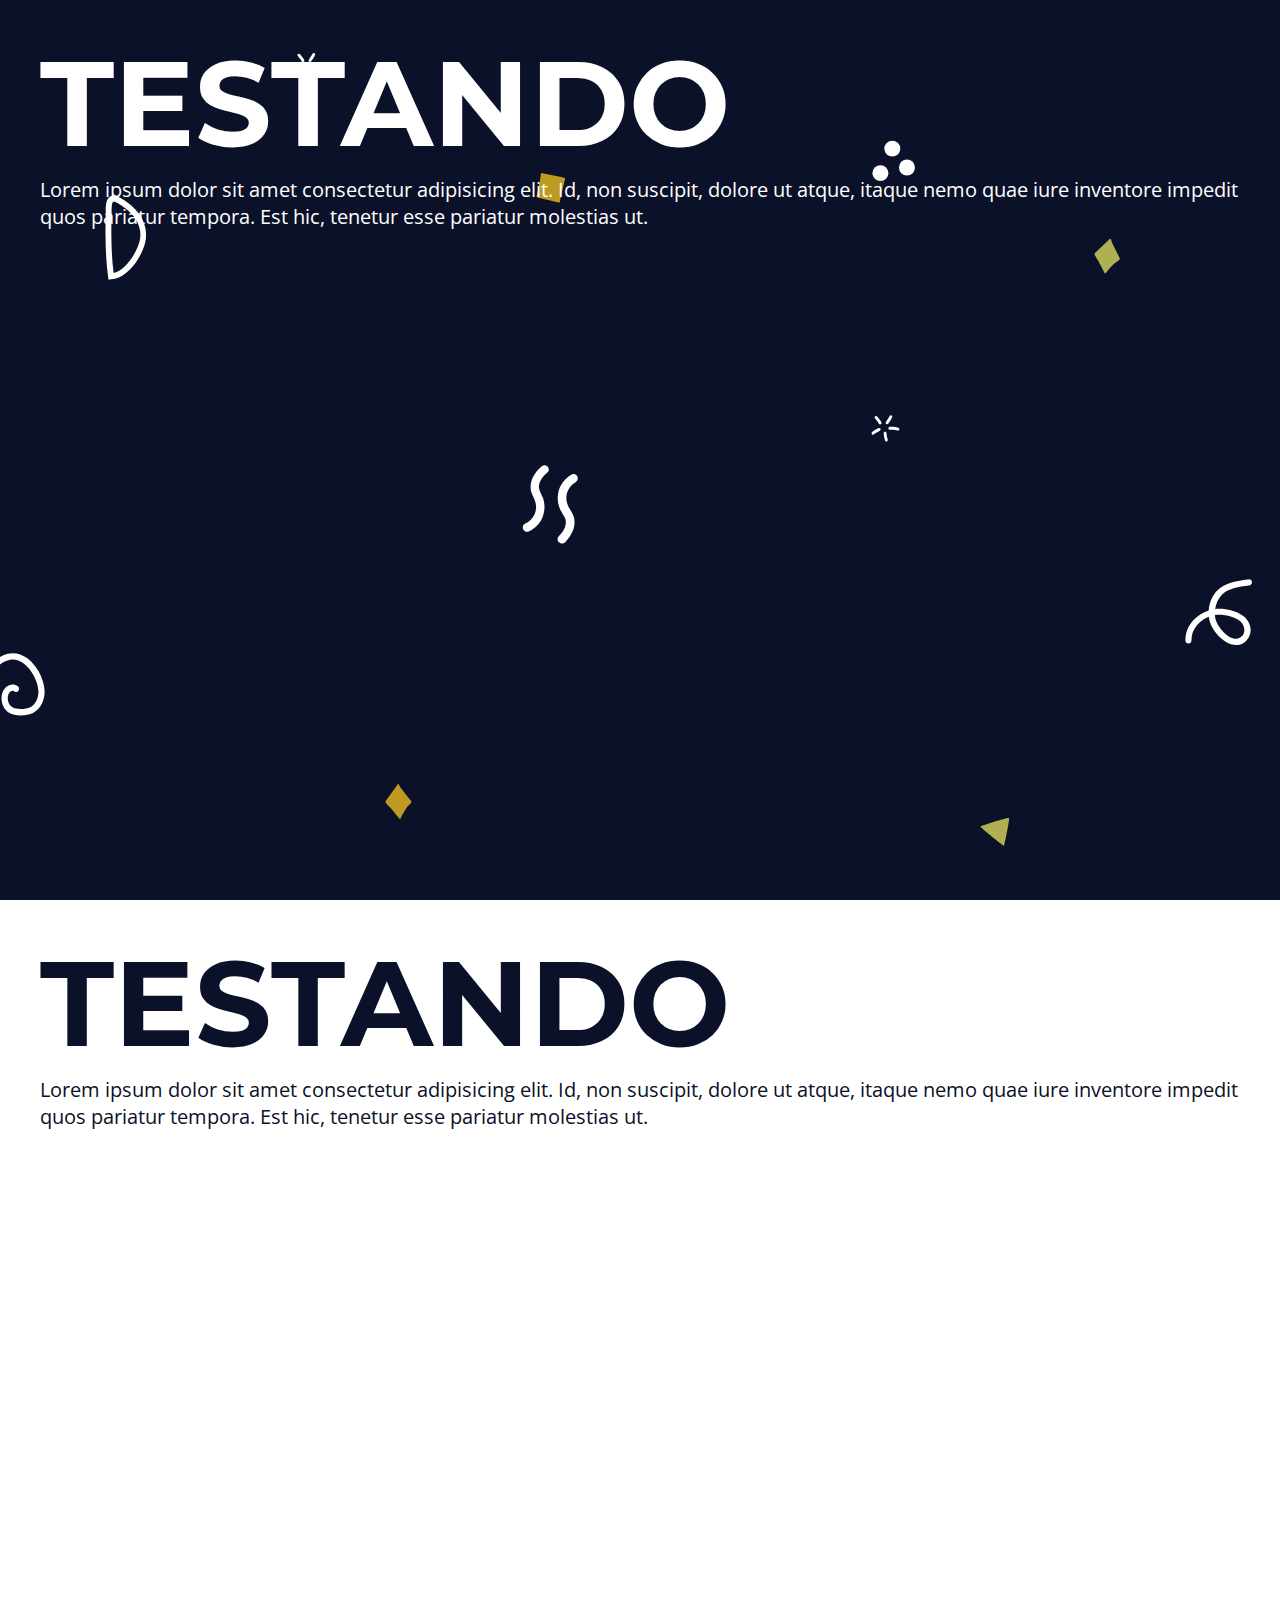
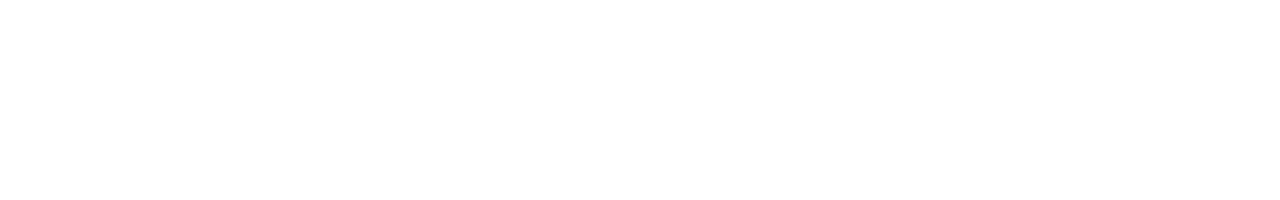
==== landing-page-blog/index.html @ e7dbf47c "Importando arquivos iniciais do projeto" ====
<!DOCTYPE html>
<html lang="pt-BR">

<head>
    <meta charset="UTF-8">
    <meta http-equiv="X-UA-Compatible" content="IE=edge">
    <meta name="viewport" content="width=device-width, initial-scale=1.0">
    <title>Landing Page</title>

    <link rel="stylesheet" href="assets/css/styles.css">
    <link rel="preconnect" href="https://fonts.googleapis.com">
    <link rel="preconnect" href="https://fonts.gstatic.com" crossorigin>
    <link
        href="https://fonts.googleapis.com/css2?family=Montserrat:wght@900&family=Open+Sans:ital,wght@0,400;0,700;1,400&display=swap"
        rel="stylesheet">
</head>

<body>

    <section class="main-bg section">
        <div class="main-content">
            <h1>Testando</h1>
            <p>Lorem ipsum dolor sit amet consectetur adipisicing elit. Id, non suscipit, dolore ut atque, itaque nemo
                quae iure inventore impedit quos pariatur tempora. Est hic, tenetur esse pariatur molestias ut.</p>
        </div>
    </section>

    <section class="white-bg section">
        <div class="main-content">
            <h1>Testando</h1>
            <p>Lorem ipsum dolor sit amet consectetur adipisicing elit. Id, non suscipit, dolore ut atque, itaque nemo
                quae iure inventore impedit quos pariatur tempora. Est hic, tenetur esse pariatur molestias ut.</p>
        </div>
    </section>

</body>

</html>
---- landing-page-blog/assets/css/styles.css ----
:root {
    --primary-color: #0A1128;
    --white-color: #fff;
    --gap: 3rem;
}

* {
    margin: 0;
    padding: 0;
}

html {
    font-size: 62.5%;
}

body {
    font-family: 'Open Sans', sans-serif;
    font-size: 2em;
    color: var(--primary-color);
}

h1, h2, h3, h4, h5, h6 {
    font-family: 'Montserrat', sans-serif;
}

h1 {
    font-size: 6em;
    text-transform: uppercase;
}

h2 {
    font-size: 5.5em;
}

h3 {
    font-size: 5em;
}

h4 {
    font-size: 4.5em;
}

h5 {
    font-size: 4em;
}

h6 {
    font-size: 3.5em;
}

.main-bg {
    background-image: url('../img/main-bg.svg');
    background-size: cover;
    background-position: center center;
    color: var(--white-color);
}

.white-bg {
    background: var(--white-color);
}

.main-content {
    max-width: 1200px;
    margin: 0 auto;
    padding: var(--gap);
}

.section {
    min-height: 100vh;
}
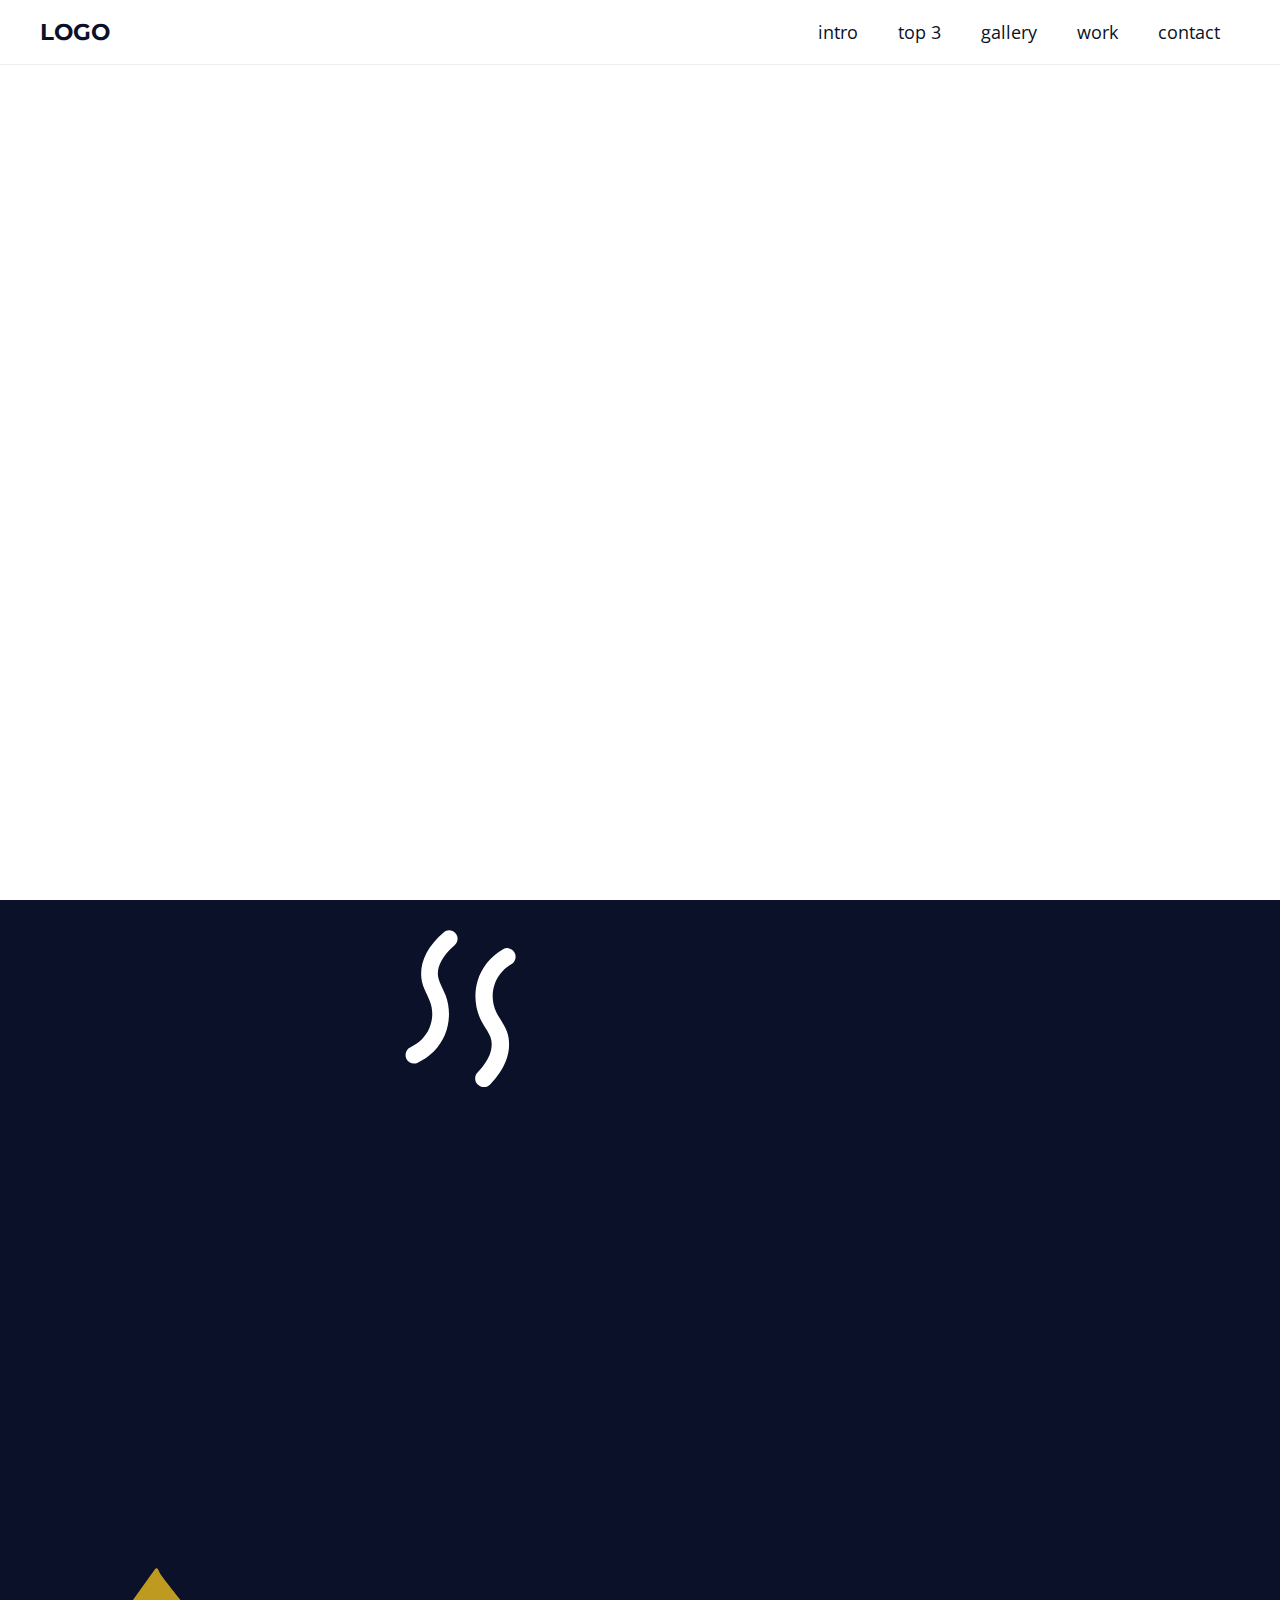
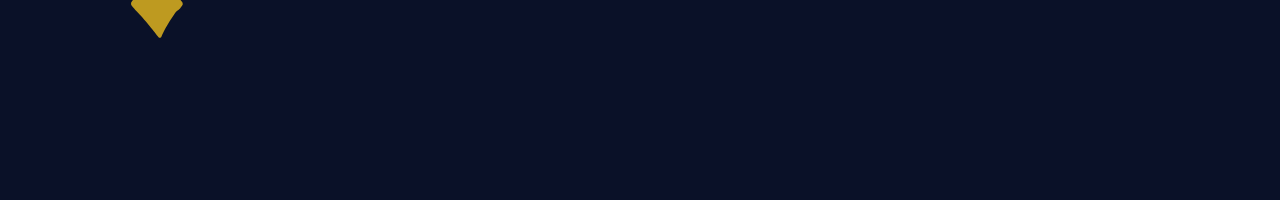
==== commit 4be479bd: "update menu" ====
--- a/landing-page-blog/index.html
+++ b/landing-page-blog/index.html
@@ -15,24 +15,25 @@
         rel="stylesheet">
 </head>
 
-<body>
+<body class="main-bg">
 
-    <section class="main-bg section">
-        <div class="main-content">
-            <h1>Testando</h1>
-            <p>Lorem ipsum dolor sit amet consectetur adipisicing elit. Id, non suscipit, dolore ut atque, itaque nemo
-                quae iure inventore impedit quos pariatur tempora. Est hic, tenetur esse pariatur molestias ut.</p>
-        </div>
-    </section>
+    <aside class="menu">
+        <section class="main-content menu-content">
+            <h1><a href="#">LOGO</a></h1>
+            <nav>
+                <ul>
+                    <li><a href="#">intro</a></li>
+                    <li><a href="#">top 3</a></li>
+                    <li><a href="#">gallery</a></li>
+                    <li><a href="#">work</a></li>
+                    <li><a href="#">contact</a></li>
+                </ul>
+            </nav>
+        </section>
+    </aside>
 
-    <section class="white-bg section">
-        <div class="main-content">
-            <h1>Testando</h1>
-            <p>Lorem ipsum dolor sit amet consectetur adipisicing elit. Id, non suscipit, dolore ut atque, itaque nemo
-                quae iure inventore impedit quos pariatur tempora. Est hic, tenetur esse pariatur molestias ut.</p>
-        </div>
-    </section>
-
+    <section class="section white-bg"></section>
+    <section class="section"></section>
 </body>
 
 </html>--- a/landing-page-blog/assets/css/styles.css
+++ b/landing-page-blog/assets/css/styles.css
@@ -1,6 +1,7 @@
 :root {
     --primary-color: #0A1128;
     --white-color: #fff;
+    --light-gray-color: #eeeeee;
     --gap: 3rem;
 }
 
@@ -48,6 +49,10 @@
     font-size: 3.5em;
 }
 
+a {
+    text-decoration: none;
+}
+
 .main-bg {
     background-image: url('../img/main-bg.svg');
     background-size: cover;
@@ -67,4 +72,60 @@
 
 .section {
     min-height: 100vh;
+}
+
+.menu {
+    background: var(--white-color);
+    position: fixed;
+    top: 0;
+    left: 0;
+    right: 0;
+    width: 100%;
+    border-bottom: 1px solid var(--light-gray-color);
+}
+
+.menu-content {
+    display: flex;
+    justify-content: space-between;
+    align-items: center;
+    padding-top: 0;
+    padding-bottom: 0;
+}
+
+.menu h1 {
+    font-size: 2.3rem;
+    color: var(--primary-color);
+}
+
+.menu h1 a {
+    color: inherit;
+}
+
+.menu ul {
+    list-style: none;
+    display: flex;
+}
+
+.menu ul li a {
+    display: block;
+    padding: 2rem;
+    font-size: 1.8rem;
+    color: var(--primary-color);
+    position: relative;
+}
+
+.menu ul li a::after {
+    content: '';
+    position: absolute;
+    bottom: 1rem;
+    left: 50%;
+    width: 0;
+    height: 0.2rem;
+    background: crimson;
+    transition: all 300ms ease-in-out;
+}
+
+.menu ul li a:hover::after {
+    width: 50%;
+    left: 25%;
 }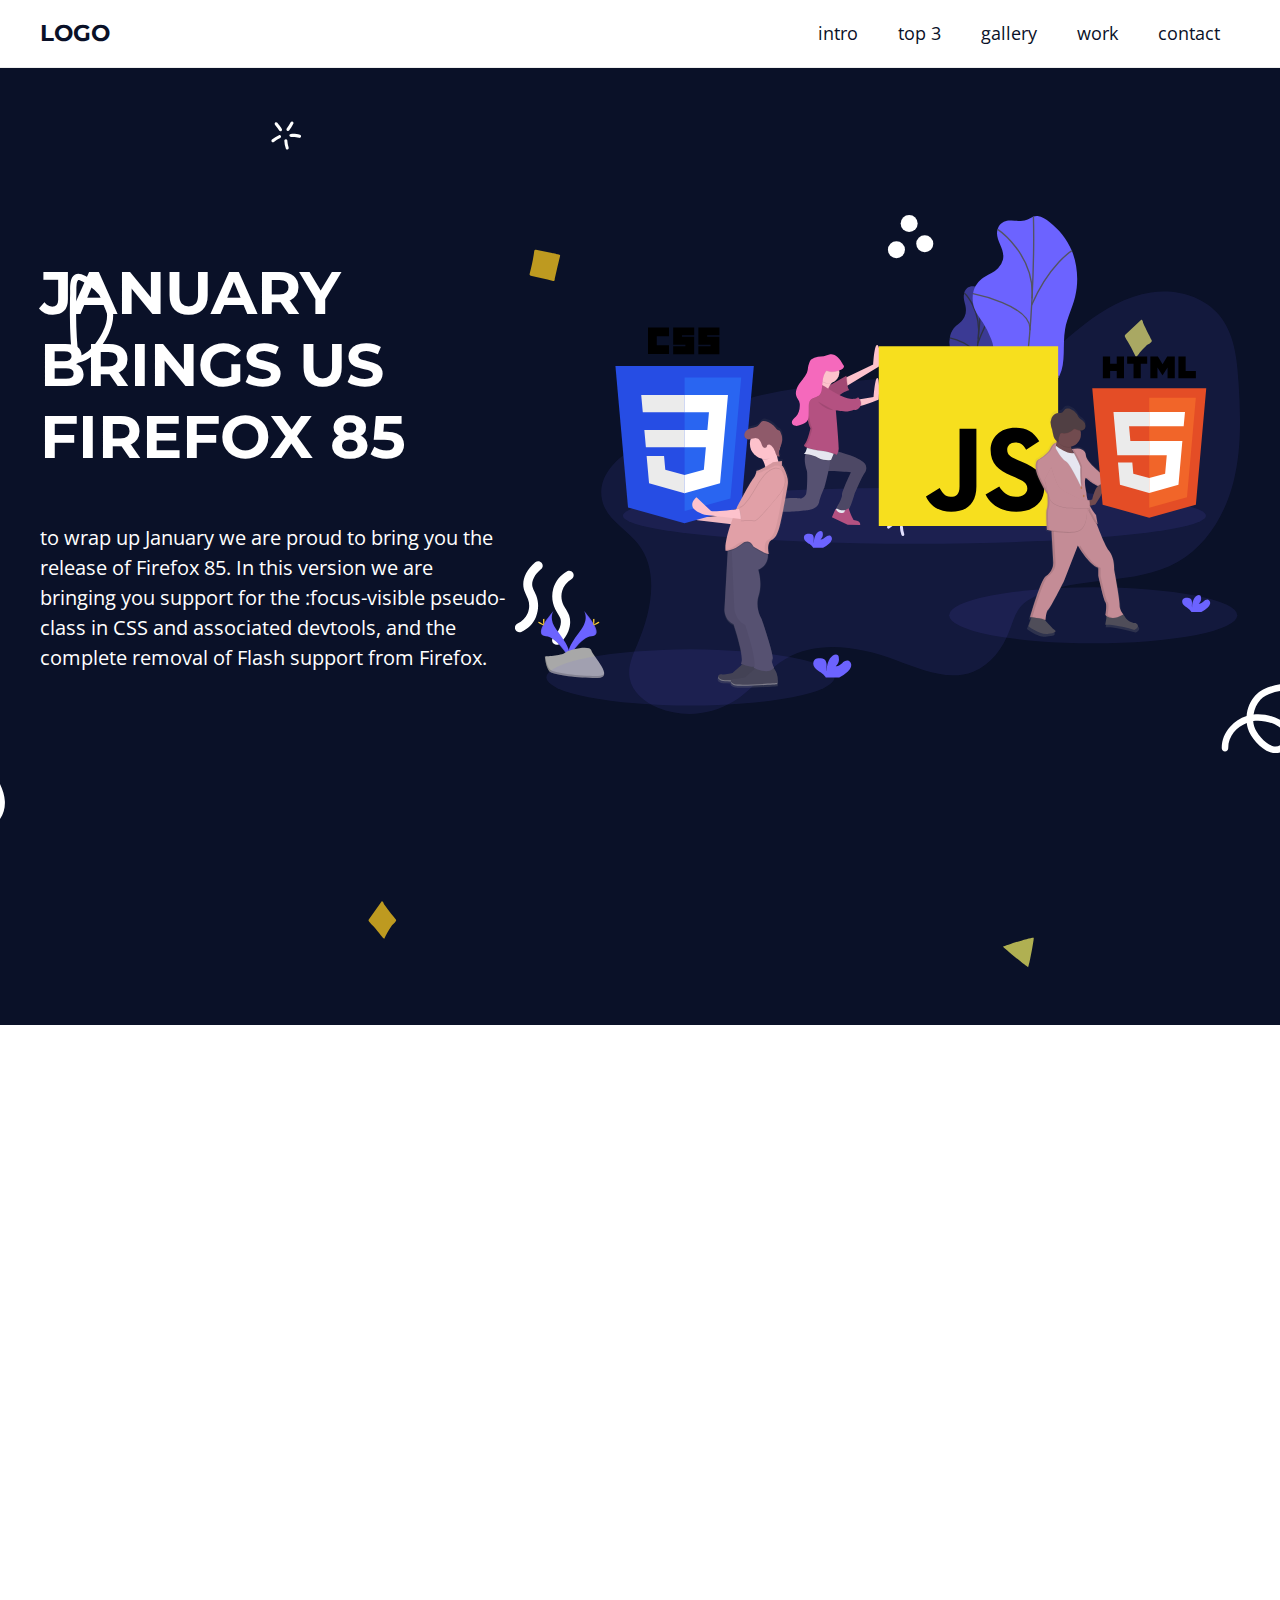
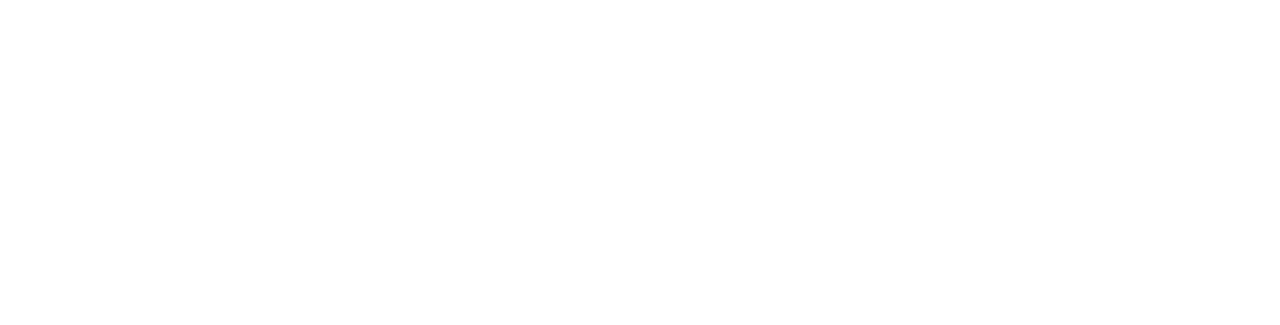
==== commit 924b76b0: "update css and insert new section" ====
--- a/landing-page-blog/index.html
+++ b/landing-page-blog/index.html
@@ -7,6 +7,10 @@
     <meta name="viewport" content="width=device-width, initial-scale=1.0">
     <title>Landing Page</title>
 
+    <link rel="stylesheet" href="assets/css/variables.css">
+    <link rel="stylesheet" href="assets/css/classes.css">
+    <link rel="stylesheet" href="assets/css/elements.css">
+    <link rel="stylesheet" href="assets/css/menu.css">
     <link rel="stylesheet" href="assets/css/styles.css">
     <link rel="preconnect" href="https://fonts.googleapis.com">
     <link rel="preconnect" href="https://fonts.gstatic.com" crossorigin>
@@ -17,8 +21,8 @@
 
 <body class="main-bg">
 
-    <aside class="menu">
-        <section class="main-content menu-content">
+    <aside class="menu white-bg">
+        <div class="main-content menu-content">
             <h1><a href="#">LOGO</a></h1>
             <nav>
                 <ul>
@@ -29,11 +33,31 @@
                     <li><a href="#">contact</a></li>
                 </ul>
             </nav>
-        </section>
+        </div>
     </aside>
 
-    <section class="section white-bg"></section>
-    <section class="section"></section>
+    <div class="menu-spacing"></div>
+
+    <section class="intro main-bg section">
+        <div class="main-content intro-content">
+            <div class="intro-text-content">
+                <h2>January Brings us Firefox 85</h2>
+                <p>to wrap up January we are proud to bring you the release of Firefox 85. In this version we are
+                    bringing
+                    you support for the :focus-visible pseudo-class in CSS and associated devtools, and the complete
+                    removal
+                    of Flash support from Firefox.</p>
+            </div>
+            <div class="intro-img">
+                <img src="assets/img/javascript.svg" alt="Um desenho de um homem segurando o simbolo do CSS3, e uma mulher segurando o simbolo do javascript.">
+            </div>
+        </div>
+    </section>
+
+    <section class="white-bg section">
+
+    </section>
+
 </body>
 
 </html>--- a/landing-page-blog/assets/css/variables.css
+++ b/landing-page-blog/assets/css/variables.css
@@ -0,0 +1,7 @@
+:root {
+    --primary-color: #0A1128;
+    --white-color: #fff;
+    --light-gray-color: #eeeeee;
+    --secondary-color: crimson;
+    --gap: 3rem;
+}--- a/landing-page-blog/assets/css/classes.css
+++ b/landing-page-blog/assets/css/classes.css
@@ -0,0 +1,24 @@
+.main-bg {
+    background-image: url('../img/main-bg.svg');
+    background-size: cover;
+    background-position: center center;
+    color: var(--white-color);
+}
+
+.white-bg {
+    background: var(--white-color);
+}
+
+.main-content {
+    max-width: 120rem;
+    margin: 0 auto;
+    padding: var(--gap);
+}
+
+.section {
+    min-height: 100vh;
+}
+
+.menu-spacing {
+    height: 65px;
+}--- a/landing-page-blog/assets/css/elements.css
+++ b/landing-page-blog/assets/css/elements.css
@@ -0,0 +1,48 @@
+* {
+    margin: 0;
+    padding: 0;
+}
+
+html {
+    font-size: 62.5%;
+}
+
+body {
+    font-family: 'Open Sans', sans-serif;
+    font-size: 2em;
+    color: var(--primary-color);
+    line-height: 1.5;
+}
+
+h1, h2, h3, h4, h5, h6 {
+    font-family: 'Montserrat', sans-serif;
+}
+
+h1 {
+    font-size: 6em;
+    text-transform: uppercase;
+}
+
+h2 {
+    font-size: 5.5em;
+}
+
+h3 {
+    font-size: 5em;
+}
+
+h4 {
+    font-size: 4.5em;
+}
+
+h5 {
+    font-size: 4em;
+}
+
+h6 {
+    font-size: 3.5em;
+}
+
+a {
+    text-decoration: none;
+}--- a/landing-page-blog/assets/css/menu.css
+++ b/landing-page-blog/assets/css/menu.css
@@ -0,0 +1,55 @@
+.menu {
+    position: fixed;
+    top: 0;
+    left: 0;
+    right: 0;
+    width: 100%;
+    z-index: 1;
+    border-bottom: 0.1rem solid var(--light-gray-color);
+}
+
+.menu-content {
+    display: flex;
+    justify-content: space-between;
+    align-items: center;
+    padding-top: 0;
+    padding-bottom: 0;
+}
+
+.menu h1 {
+    font-size: 2.3rem;
+    color: var(--primary-color);
+}
+
+.menu h1 a {
+    color: inherit;
+}
+
+.menu ul {
+    list-style: none;
+    display: flex;
+}
+
+.menu ul li a {
+    display: block;
+    padding: 2rem;
+    font-size: 1.8rem;
+    color: var(--primary-color);
+    position: relative;
+}
+
+.menu ul li a::after {
+    content: '';
+    position: absolute;
+    bottom: 1rem;
+    left: 50%;
+    width: 0;
+    height: 0.2rem;
+    background: var(--secondary-color);
+    transition: all 300ms ease-in-out;
+}
+
+.menu ul li a:hover::after {
+    width: 50%;
+    left: 25%;
+}--- a/landing-page-blog/assets/css/styles.css
+++ b/landing-page-blog/assets/css/styles.css
@@ -1,131 +1,32 @@
-:root {
-    --primary-color: #0A1128;
-    --white-color: #fff;
-    --light-gray-color: #eeeeee;
-    --gap: 3rem;
+.intro-content {
+    position: relative;
+    top: -8rem;
+    display: grid;
+    grid-template-columns: 1fr 1.5fr;
+    gap: var(--gap);
+    height: 100vh;
 }
 
-* {
-    margin: 0;
-    padding: 0;
+.intro-text-content {
+    display: flex;
+    flex-flow: column wrap;
+    justify-content: center;
 }
 
-html {
-    font-size: 62.5%;
+.intro-text-content, .intro-img {
+    display: flex;
+    flex-flow: column wrap;
+    justify-content: center;
 }
 
-body {
-    font-family: 'Open Sans', sans-serif;
-    font-size: 2em;
-    color: var(--primary-color);
+.intro-text-content h2 {
+    font-size: 6rem;
+    margin-bottom: 5rem;
+    text-transform: uppercase;
+    line-height: 1.2;
 }
 
-h1, h2, h3, h4, h5, h6 {
-    font-family: 'Montserrat', sans-serif;
-}
-
-h1 {
-    font-size: 6em;
-    text-transform: uppercase;
-}
-
-h2 {
-    font-size: 5.5em;
-}
-
-h3 {
-    font-size: 5em;
-}
-
-h4 {
-    font-size: 4.5em;
-}
-
-h5 {
-    font-size: 4em;
-}
-
-h6 {
-    font-size: 3.5em;
-}
-
-a {
-    text-decoration: none;
-}
-
-.main-bg {
-    background-image: url('../img/main-bg.svg');
-    background-size: cover;
-    background-position: center center;
-    color: var(--white-color);
-}
-
-.white-bg {
-    background: var(--white-color);
-}
-
-.main-content {
-    max-width: 1200px;
-    margin: 0 auto;
-    padding: var(--gap);
-}
-
-.section {
-    min-height: 100vh;
-}
-
-.menu {
-    background: var(--white-color);
-    position: fixed;
-    top: 0;
-    left: 0;
-    right: 0;
-    width: 100%;
-    border-bottom: 1px solid var(--light-gray-color);
-}
-
-.menu-content {
-    display: flex;
-    justify-content: space-between;
-    align-items: center;
-    padding-top: 0;
-    padding-bottom: 0;
-}
-
-.menu h1 {
-    font-size: 2.3rem;
-    color: var(--primary-color);
-}
-
-.menu h1 a {
-    color: inherit;
-}
-
-.menu ul {
-    list-style: none;
-    display: flex;
-}
-
-.menu ul li a {
-    display: block;
-    padding: 2rem;
-    font-size: 1.8rem;
-    color: var(--primary-color);
-    position: relative;
-}
-
-.menu ul li a::after {
-    content: '';
-    position: absolute;
-    bottom: 1rem;
-    left: 50%;
-    width: 0;
-    height: 0.2rem;
-    background: crimson;
-    transition: all 300ms ease-in-out;
-}
-
-.menu ul li a:hover::after {
-    width: 50%;
-    left: 25%;
+.intro-img img, .intro-img svg {
+    max-width: 100%;
+    height: auto;
 }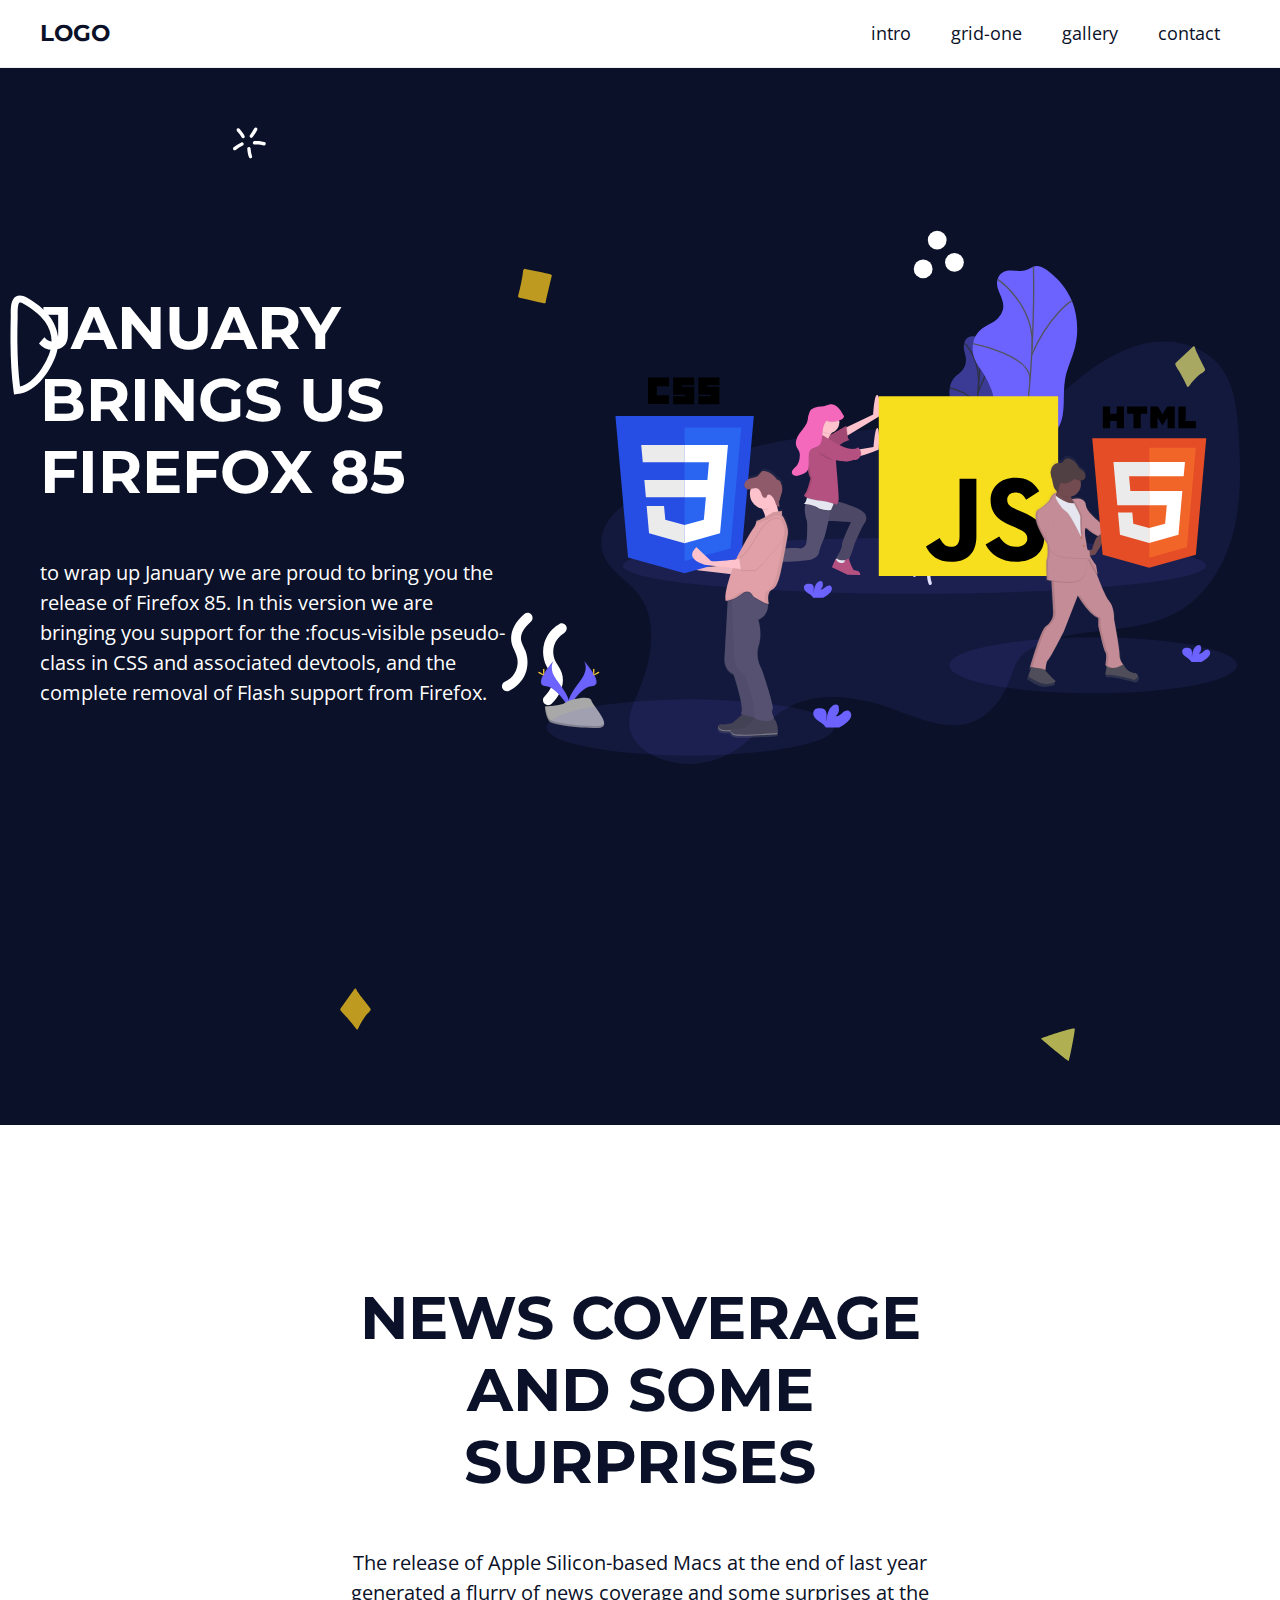
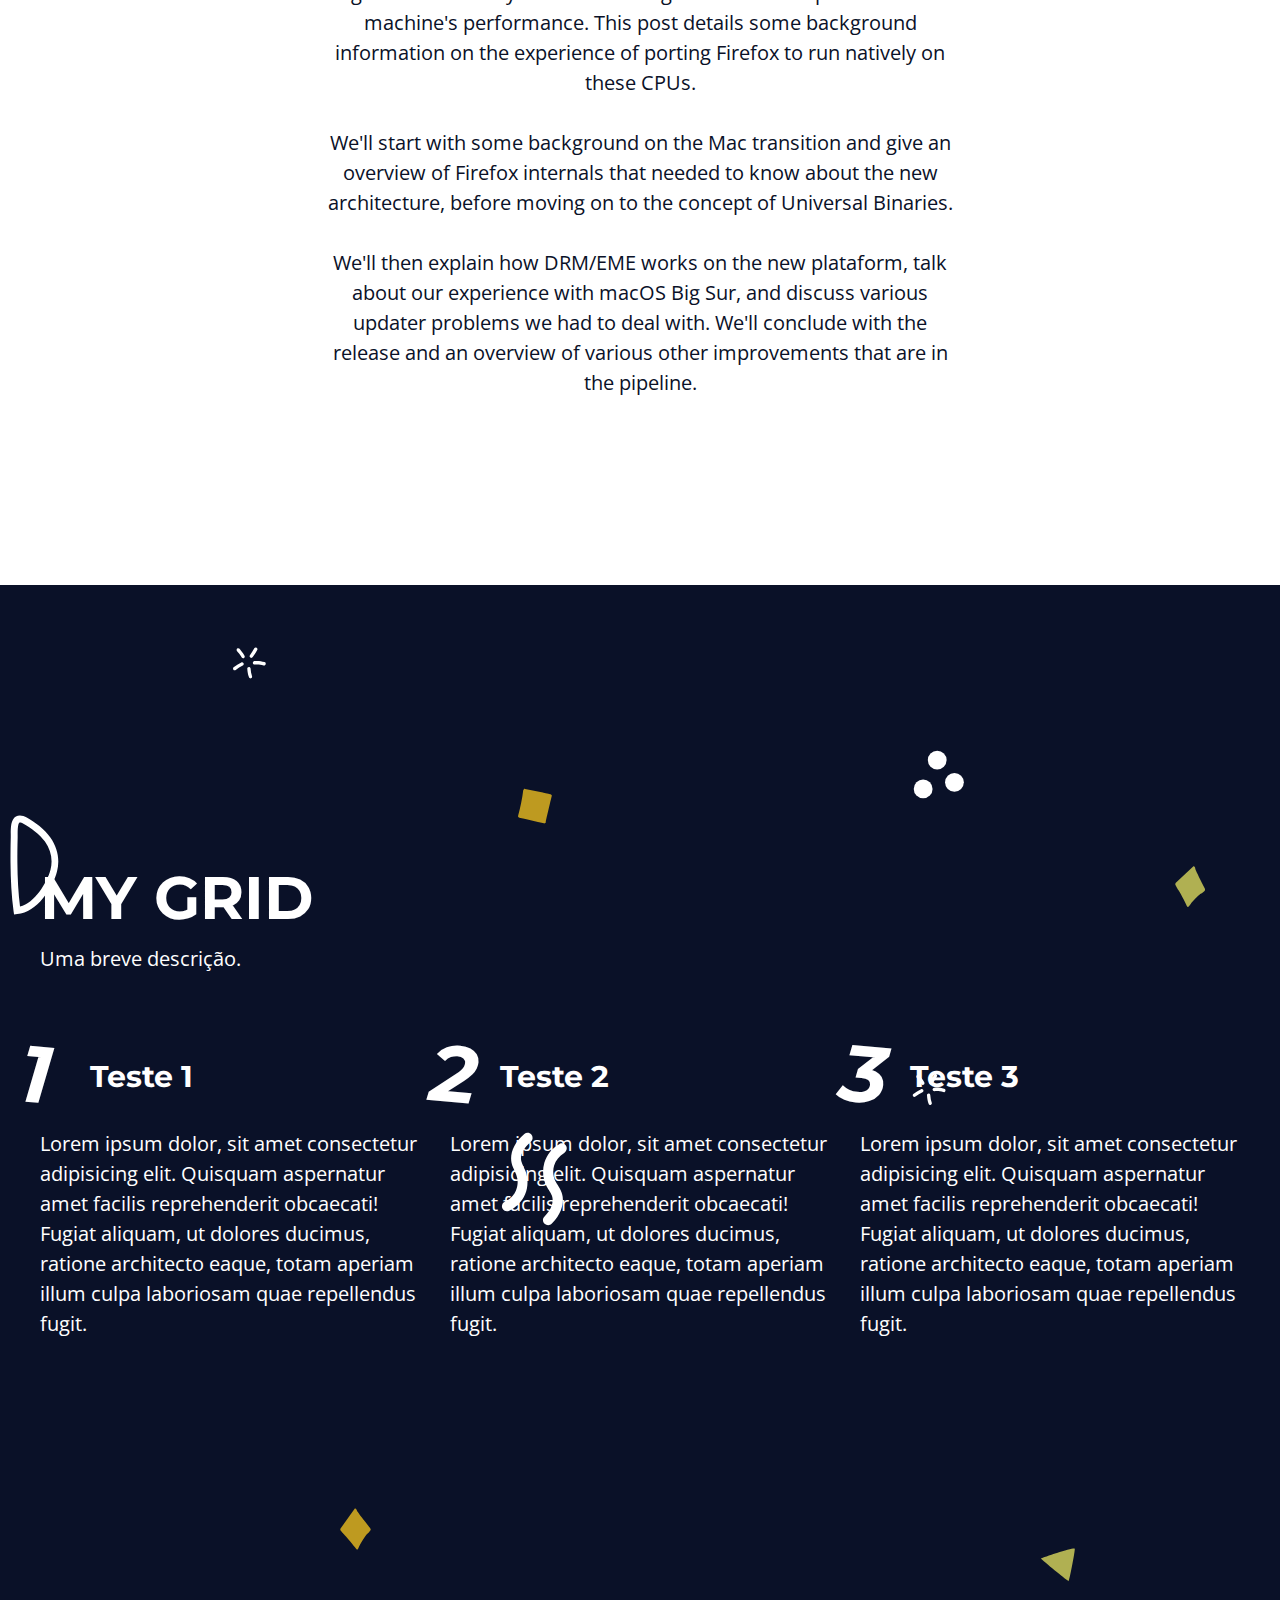
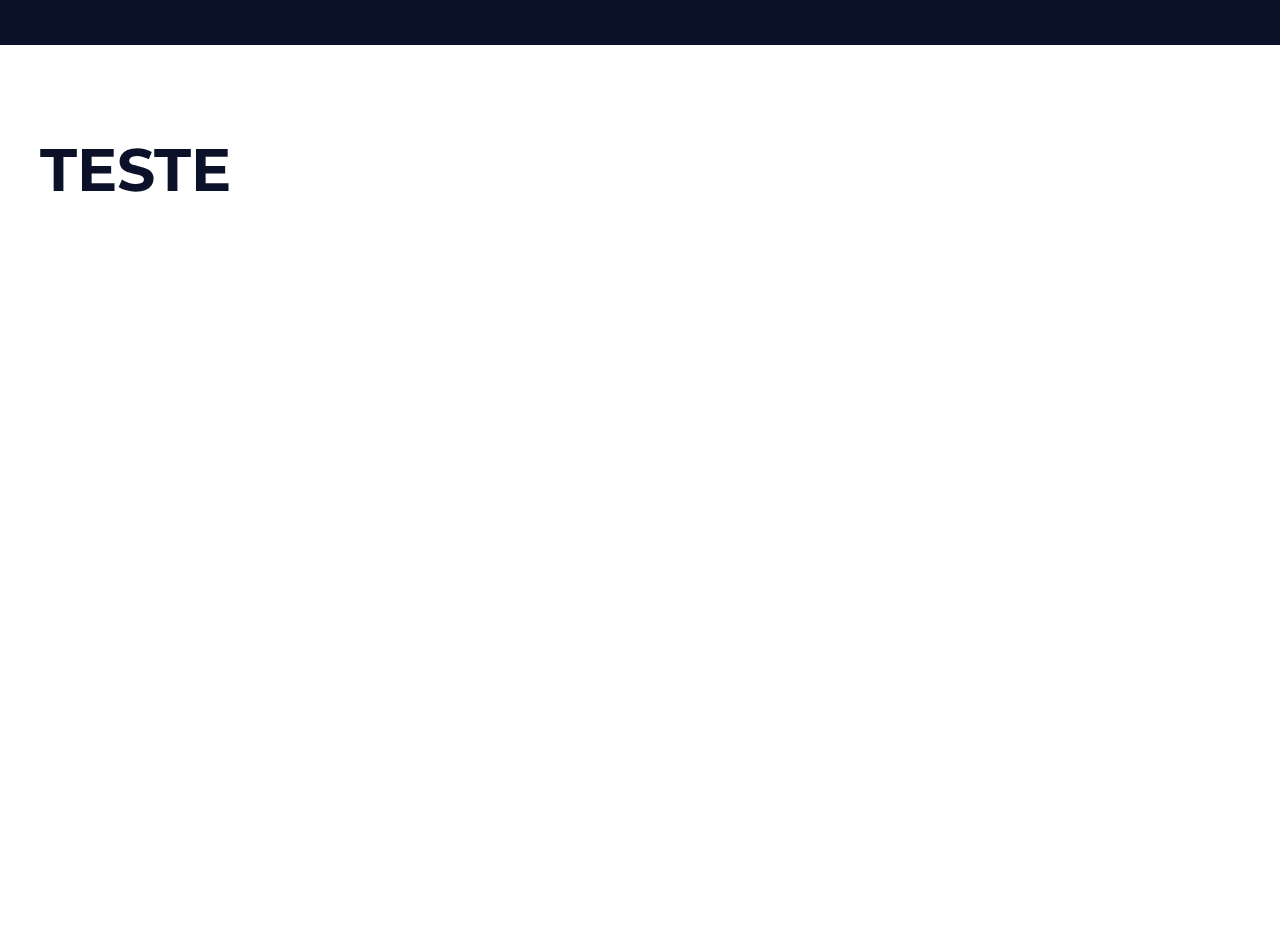
==== commit 3e82acae: "Update with new archives the top 3 and grid" ====
--- a/landing-page-blog/index.html
+++ b/landing-page-blog/index.html
@@ -23,13 +23,12 @@
 
     <aside class="menu white-bg">
         <div class="main-content menu-content">
-            <h1><a href="#">LOGO</a></h1>
+            <h1><a href="#home">LOGO</a></h1>
             <nav>
                 <ul>
-                    <li><a href="#">intro</a></li>
-                    <li><a href="#">top 3</a></li>
-                    <li><a href="#">gallery</a></li>
-                    <li><a href="#">work</a></li>
+                    <li><a href="#intro">intro</a></li>
+                    <li><a href="#grid-one">grid-one</a></li>
+                    <li><a href="#gallery">gallery</a></li>
                     <li><a href="#">contact</a></li>
                 </ul>
             </nav>
@@ -38,7 +37,7 @@
 
     <div class="menu-spacing"></div>
 
-    <section class="intro main-bg section">
+    <section id="home" class="intro main-bg section">
         <div class="main-content intro-content">
             <div class="intro-text-content">
                 <h2>January Brings us Firefox 85</h2>
@@ -49,13 +48,60 @@
                     of Flash support from Firefox.</p>
             </div>
             <div class="intro-img">
-                <img src="assets/img/javascript.svg" alt="Um desenho de um homem segurando o simbolo do CSS3, e uma mulher segurando o simbolo do javascript.">
+                <img src="assets/img/javascript.svg"
+                    alt="Um desenho de um homem segurando o simbolo do CSS3, e uma mulher segurando o simbolo do javascript.">
             </div>
         </div>
     </section>
 
-    <section class="white-bg section">
+    <section id="intro" class="white-bg section">
+        <div class="main-content top3-content">
+            <h2>news coverage and some surprises</h2>
+            <p>The release of Apple Silicon-based Macs at the end of last year generated a flurry of news coverage and
+                some surprises at the machine's performance. This post details some background information on the
+                experience of porting Firefox to run natively on these CPUs.</p>
+            <p>We'll start with some background on the Mac transition and give an overview of Firefox internals that
+                needed to know about the new architecture, before moving on to the concept of Universal Binaries.</p>
+            <p>We'll then explain how DRM/EME works on the new plataform, talk about our experience with macOS Big Sur,
+                and discuss various updater problems we had to deal with. We'll conclude with the release and an
+                overview of various other improvements that are in the pipeline.</p>
+    </section>
 
+    <section id="grid-one" class="grid-one main-bg section">
+        <div class="main-content grid-one-content">
+            <h2 class="grid-main-heading">My Grid</h2>
+            <p class="grid-description">Uma breve descrição.</p>
+
+            <div class="grid">
+                <article>
+                    <h3>Teste 1</h3>
+                    <p>Lorem ipsum dolor, sit amet consectetur adipisicing elit. Quisquam aspernatur amet facilis
+                        reprehenderit obcaecati! Fugiat aliquam, ut dolores ducimus, ratione architecto eaque, totam
+                        aperiam
+                        illum culpa laboriosam quae repellendus fugit.</p>
+                </article>
+                <article>
+                    <h3>Teste 2</h3>
+                    <p>Lorem ipsum dolor, sit amet consectetur adipisicing elit. Quisquam aspernatur amet facilis
+                        reprehenderit obcaecati! Fugiat aliquam, ut dolores ducimus, ratione architecto eaque, totam
+                        aperiam
+                        illum culpa laboriosam quae repellendus fugit.</p>
+                </article>
+                <article>
+                    <h3>Teste 3</h3>
+                    <p>Lorem ipsum dolor, sit amet consectetur adipisicing elit. Quisquam aspernatur amet facilis
+                        reprehenderit obcaecati! Fugiat aliquam, ut dolores ducimus, ratione architecto eaque, totam
+                        aperiam
+                        illum culpa laboriosam quae repellendus fugit.</p>
+                </article>
+            </div>
+        </div>
+    </section>
+
+    <section id="gallery" class="section white-bg">
+        <div class="main-content">
+            <h1>teste</h1>
+        </div>
     </section>
 
 </body>
--- a/landing-page-blog/assets/css/classes.css
+++ b/landing-page-blog/assets/css/classes.css
@@ -7,12 +7,13 @@
 
 .white-bg {
     background: var(--white-color);
+    color: var(--primary-color);
 }
 
 .main-content {
     max-width: 120rem;
     margin: 0 auto;
-    padding: var(--gap);
+    padding: 8rem var(--gap);
 }
 
 .section {
--- a/landing-page-blog/assets/css/elements.css
+++ b/landing-page-blog/assets/css/elements.css
@@ -19,30 +19,37 @@
 }
 
 h1 {
-    font-size: 6em;
+    font-size: 6rem;
     text-transform: uppercase;
 }
 
 h2 {
-    font-size: 5.5em;
+    font-size: 6rem;
+    margin-bottom: 5rem;
+    text-transform: uppercase;
+    line-height: 1.2;
 }
 
 h3 {
-    font-size: 5em;
+    font-size: 5rem;
 }
 
 h4 {
-    font-size: 4.5em;
+    font-size: 4.5rem;
 }
 
 h5 {
-    font-size: 4em;
+    font-size: 4rem;
 }
 
 h6 {
-    font-size: 3.5em;
+    font-size: 3.5rem;
 }
 
 a {
     text-decoration: none;
+}
+
+p {
+    margin-bottom: 3rem;
 }--- a/landing-page-blog/assets/css/styles.css
+++ b/landing-page-blog/assets/css/styles.css
@@ -4,7 +4,7 @@
     display: grid;
     grid-template-columns: 1fr 1.5fr;
     gap: var(--gap);
-    height: 100vh;
+    min-height: 100vh;
 }
 
 .intro-text-content {
@@ -19,14 +19,57 @@
     justify-content: center;
 }
 
-.intro-text-content h2 {
-    font-size: 6rem;
-    margin-bottom: 5rem;
-    text-transform: uppercase;
-    line-height: 1.2;
-}
-
 .intro-img img, .intro-img svg {
     max-width: 100%;
     height: auto;
+}
+
+.top3-content {
+    max-width: 64rem;
+    display: flex;
+    flex-direction: column;
+    flex-wrap: nowrap;
+    justify-content: center;
+    height: 100vh;
+    text-align: center;
+}
+
+.grid-one-content {
+    display: flex;
+    flex-flow: column wrap;
+    justify-content: center;
+    min-height: 100vh;
+}
+
+.grid-main-heading {
+    margin-bottom: 1rem;
+}
+
+.grid-description {
+    padding-bottom: 5rem;
+}
+
+.grid {
+    display: grid;
+    grid-template-columns: repeat(3, 1fr);
+    gap: var(--gap);
+    counter-reset: grid-counter;
+}
+
+.grid h3 {
+    font-size: 3rem;
+    position: relative;
+    padding-left: 5rem;
+    padding-bottom: 3rem;
+}
+
+.grid h3::before {
+    counter-increment: grid-counter;
+    content: counter(grid-counter);
+    position: absolute;
+    font-size: 8rem;
+    font-style: italic;
+    top: -4rem;
+    left: -2rem;
+    transform: rotate(5deg);
 }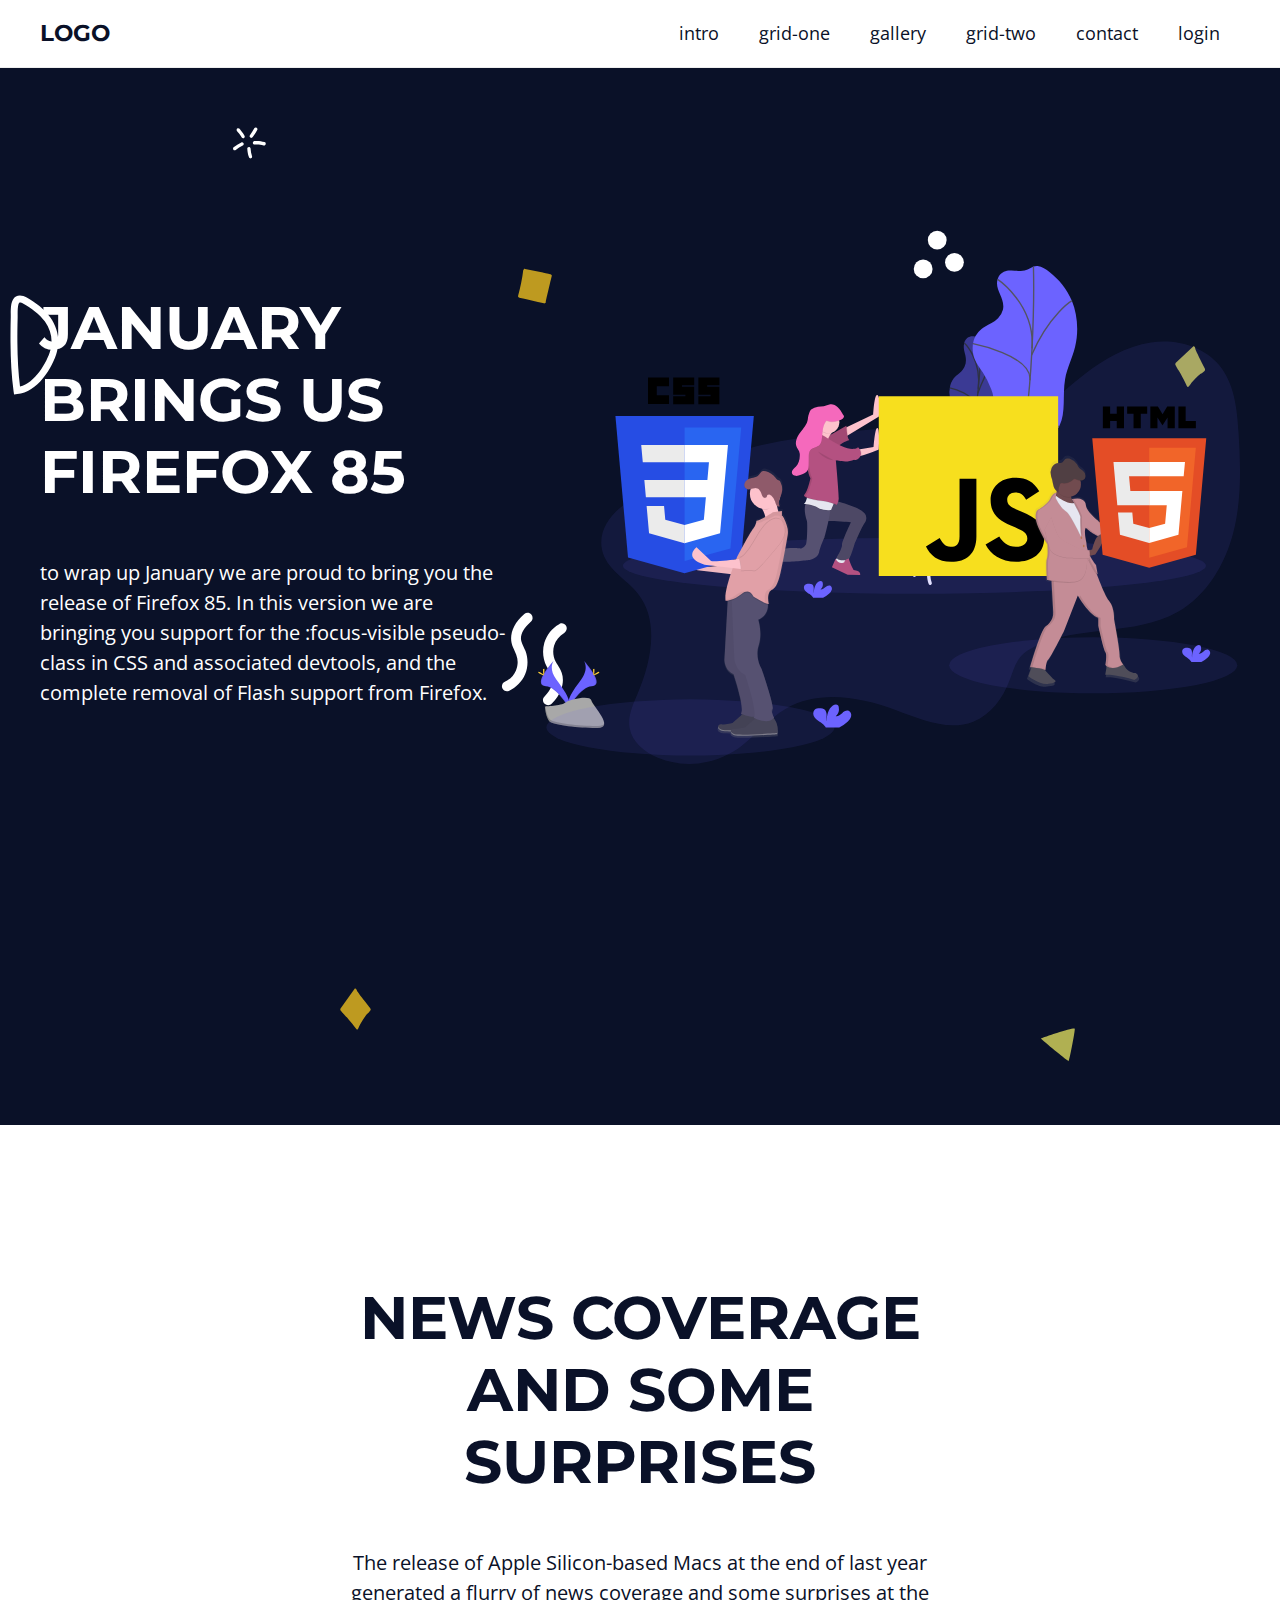
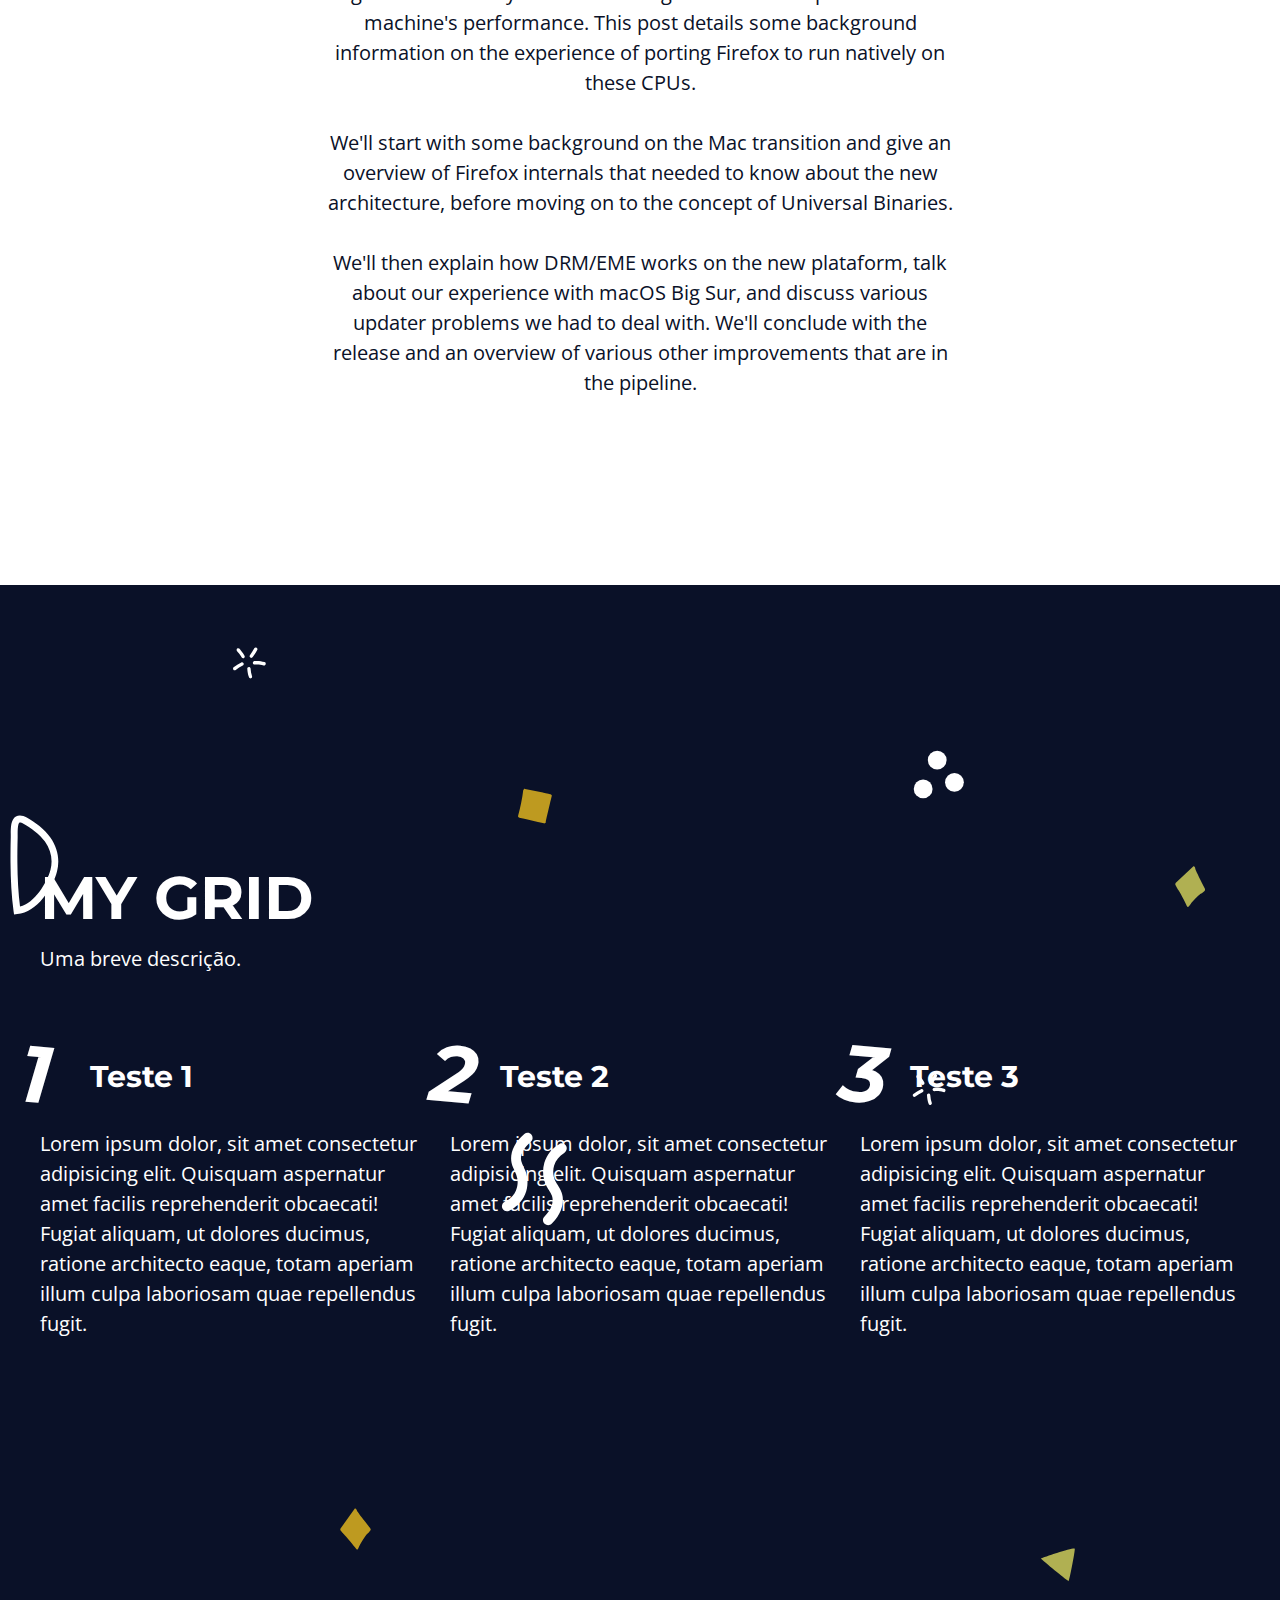
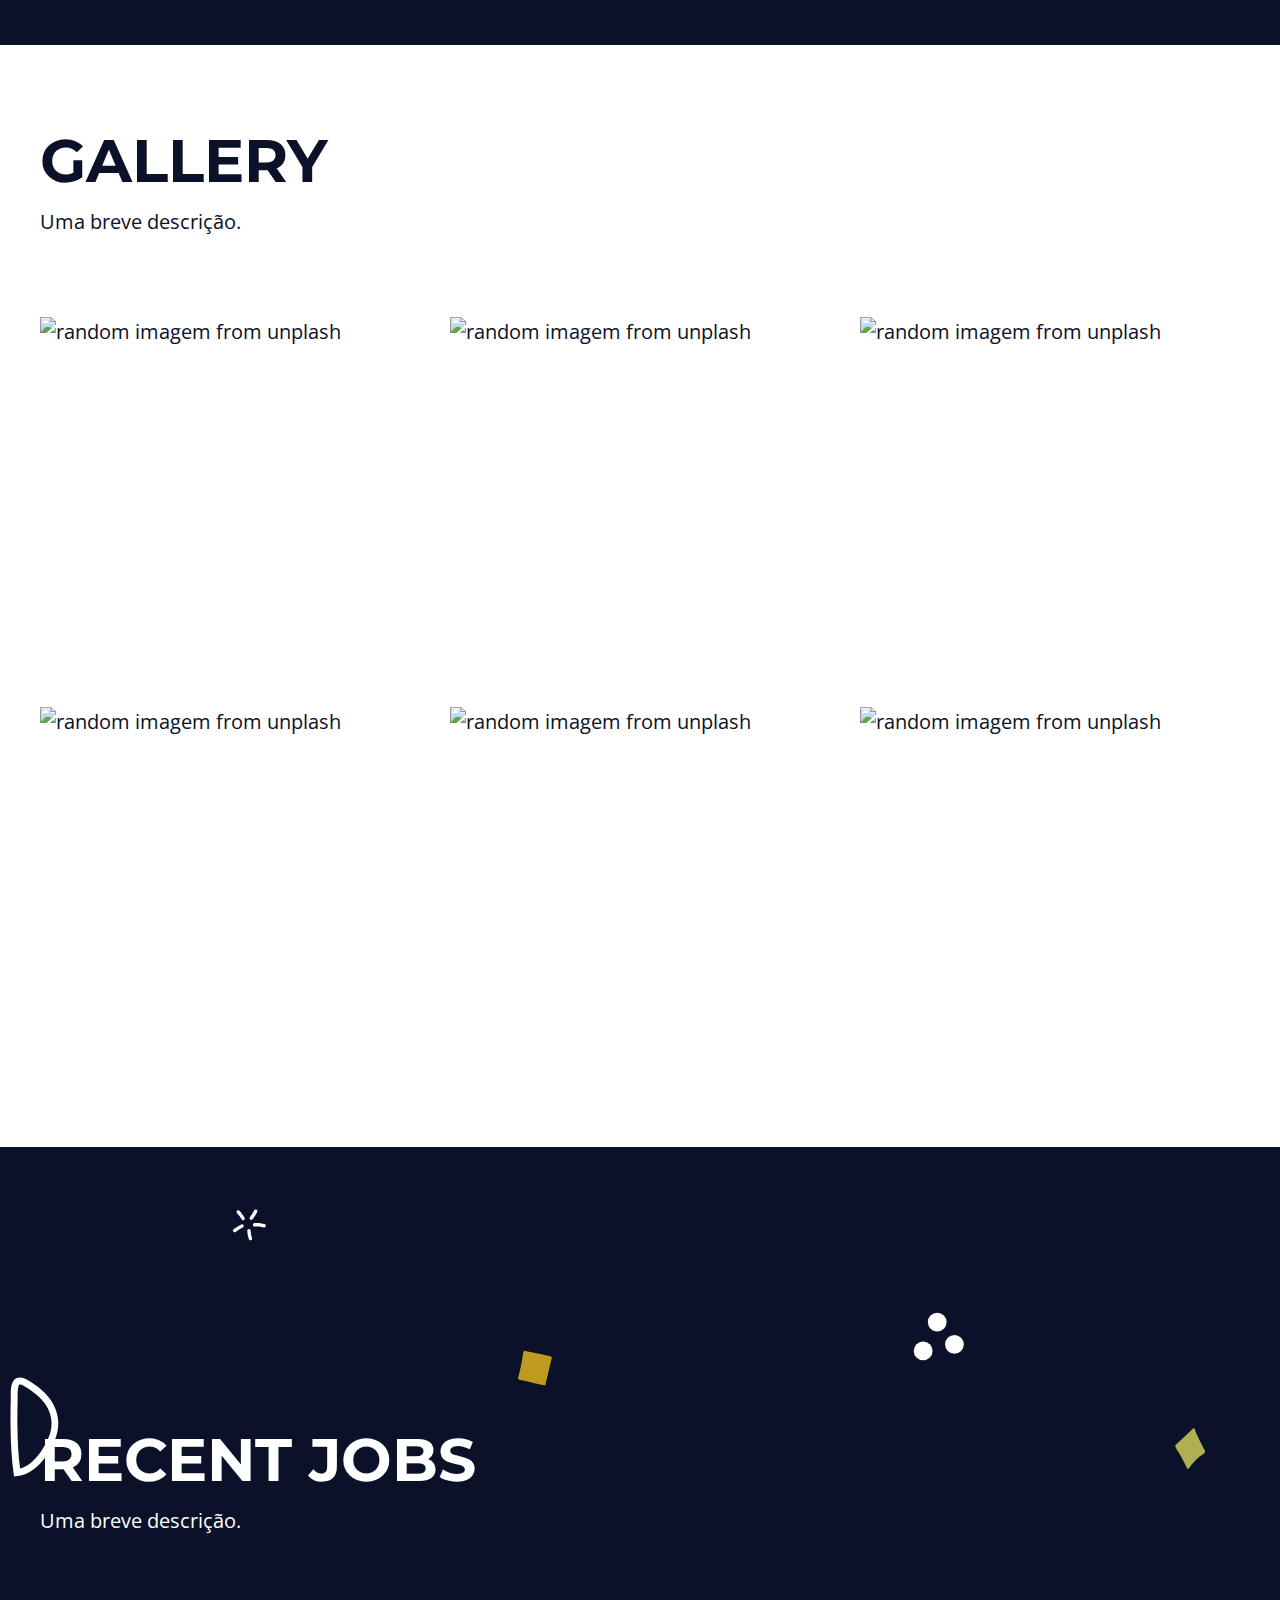
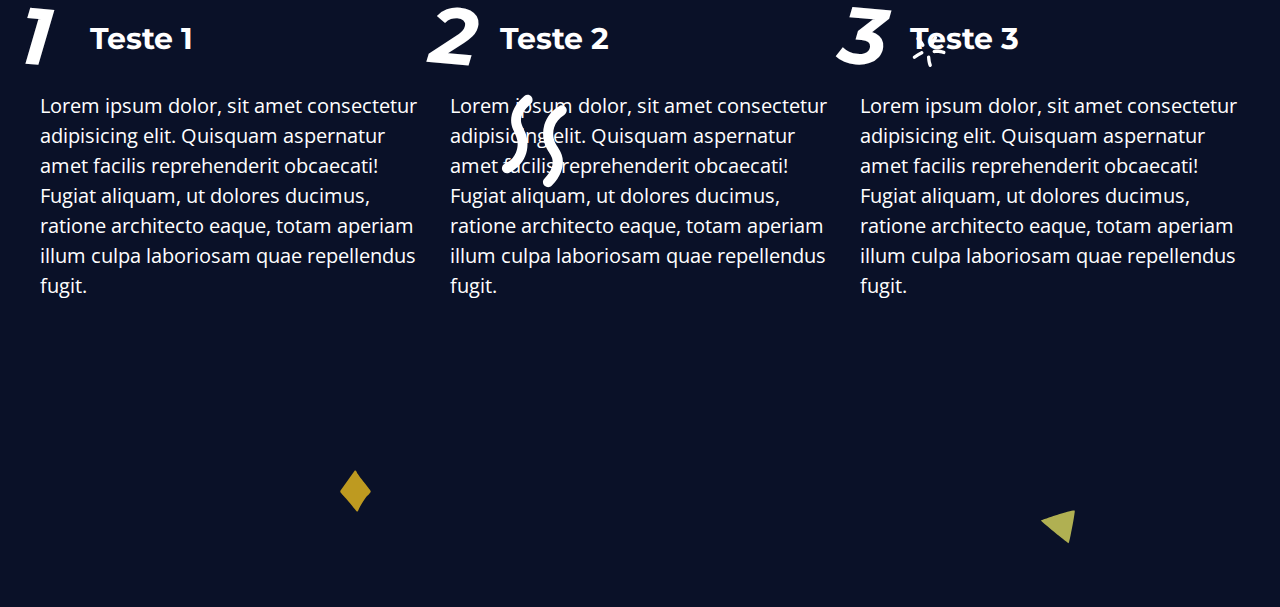
==== commit 7862d058: "Update archives with new item the gallery" ====
--- a/landing-page-blog/index.html
+++ b/landing-page-blog/index.html
@@ -29,7 +29,9 @@
                     <li><a href="#intro">intro</a></li>
                     <li><a href="#grid-one">grid-one</a></li>
                     <li><a href="#gallery">gallery</a></li>
+                    <li><a href="#grid-two">grid-two</a></li>
                     <li><a href="#">contact</a></li>
+                    <li><a href="#">login</a></li>
                 </ul>
             </nav>
         </div>
@@ -98,9 +100,62 @@
         </div>
     </section>
 
-    <section id="gallery" class="section white-bg">
-        <div class="main-content">
-            <h1>teste</h1>
+    <section id="gallery" class="grid-one white-bg section">
+        <div class="main-content grid-one-content">
+            <h2 class="grid-main-heading">Gallery</h2>
+            <p class="grid-description">Uma breve descrição.</p>
+
+            <div class="grid">
+                <div class="gallery-img">
+                    <img src="http://source.unsplash.com/random/360x360?r=1" alt="random imagem from unplash">
+                </div>
+                <div class="gallery-img">
+                    <img src="http://source.unsplash.com/random/360x360?r=2" alt="random imagem from unplash">
+                </div>
+                <div class="gallery-img">
+                    <img src="http://source.unsplash.com/random/360x360?r=3" alt="random imagem from unplash">
+                </div>
+                <div class="gallery-img">
+                    <img src="http://source.unsplash.com/random/360x360?r=4" alt="random imagem from unplash">
+                </div>
+                <div class="gallery-img">
+                    <img src="http://source.unsplash.com/random/360x360?r=5" alt="random imagem from unplash">
+                </div>
+                <div class="gallery-img">
+                    <img src="http://source.unsplash.com/random/360x360?r=6" alt="random imagem from unplash">
+                </div>
+            </div>
+        </div>
+    </section>
+
+    <section id="grid-two" class="grid-one main-bg section">
+        <div class="main-content grid-one-content">
+            <h2 class="grid-main-heading">recent jobs</h2>
+            <p class="grid-description">Uma breve descrição.</p>
+
+            <div class="grid">
+                <article>
+                    <h3>Teste 1</h3>
+                    <p>Lorem ipsum dolor, sit amet consectetur adipisicing elit. Quisquam aspernatur amet facilis
+                        reprehenderit obcaecati! Fugiat aliquam, ut dolores ducimus, ratione architecto eaque, totam
+                        aperiam
+                        illum culpa laboriosam quae repellendus fugit.</p>
+                </article>
+                <article>
+                    <h3>Teste 2</h3>
+                    <p>Lorem ipsum dolor, sit amet consectetur adipisicing elit. Quisquam aspernatur amet facilis
+                        reprehenderit obcaecati! Fugiat aliquam, ut dolores ducimus, ratione architecto eaque, totam
+                        aperiam
+                        illum culpa laboriosam quae repellendus fugit.</p>
+                </article>
+                <article>
+                    <h3>Teste 3</h3>
+                    <p>Lorem ipsum dolor, sit amet consectetur adipisicing elit. Quisquam aspernatur amet facilis
+                        reprehenderit obcaecati! Fugiat aliquam, ut dolores ducimus, ratione architecto eaque, totam
+                        aperiam
+                        illum culpa laboriosam quae repellendus fugit.</p>
+                </article>
+            </div>
         </div>
     </section>
 
--- a/landing-page-blog/assets/css/styles.css
+++ b/landing-page-blog/assets/css/styles.css
@@ -72,4 +72,19 @@
     top: -4rem;
     left: -2rem;
     transform: rotate(5deg);
+}
+
+.gallery-img {
+    width: 100%;
+    max-width: 36rem;
+    min-height: 36rem;
+    overflow: hidden;
+}
+
+.gallery-img img {
+    transition: all 300ms ease-in-out;
+}
+
+.gallery-img img:hover {
+    transform: translate(-3%, 3%) scale(1.2) rotate(5deg);
 }